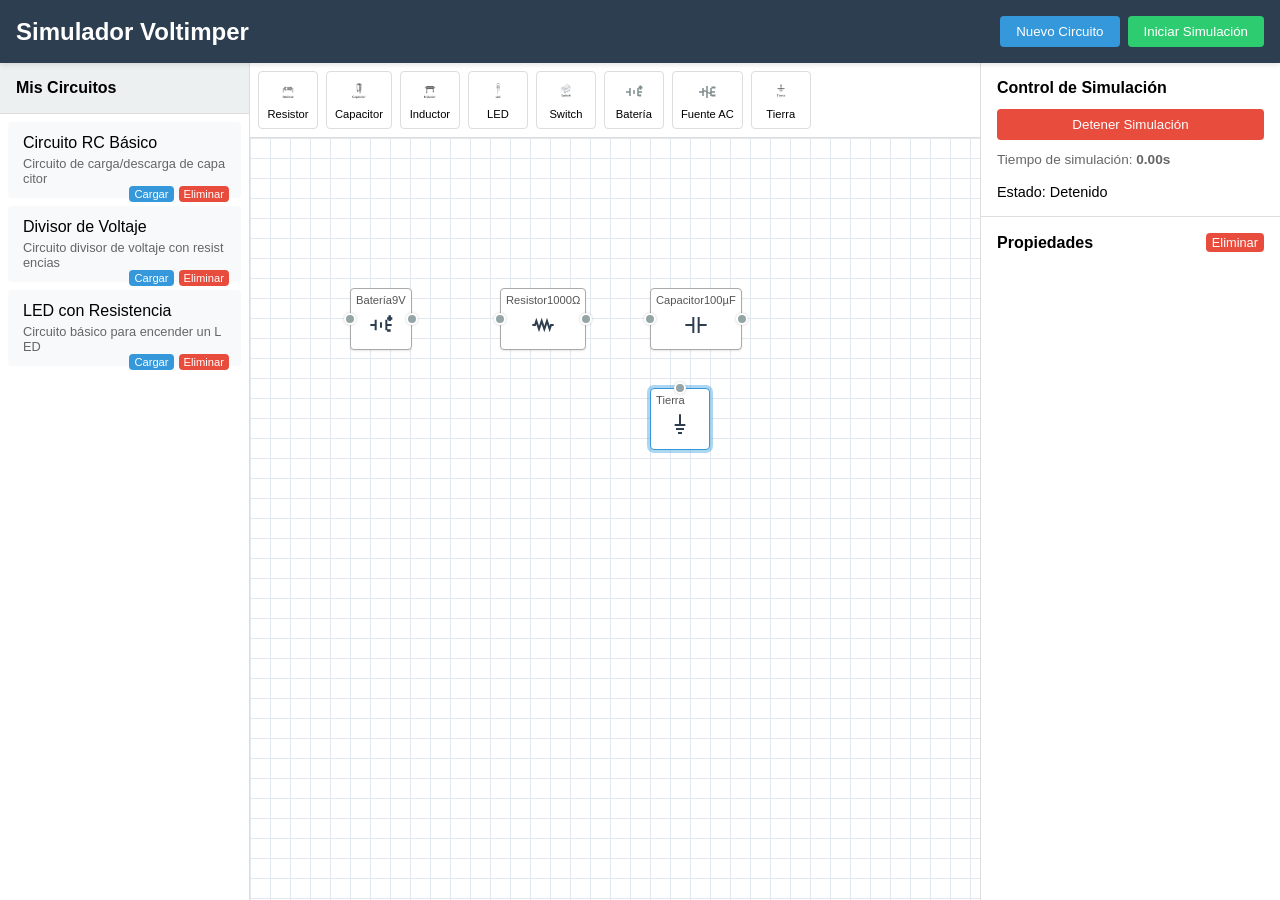
==== index.html @ 4e6854b5 "simulador funcionando con movimiento" ====
<!DOCTYPE html>
<html lang="es">
<head>
    <meta charset="UTF-8">
    <meta name="viewport" content="width=device-width, initial-scale=1.0">
    <title>Simulador voltimper</title>
    <link rel="stylesheet" href="styles.css">
</head>
<body>
    <div class="navbar">
        <h1>Simulador Voltimper</h1>
        <div class="navbar-buttons">
            <button id="newCircuitBtn" class="btn btn-primary">Nuevo Circuito</button>
            <button id="simulateBtn" class="btn btn-success">Iniciar Simulación</button>
        </div>
    </div>

    <div class="main-container">
        <div class="sidebar">
            <div class="sidebar-title">Mis Circuitos</div>
            <div id="circuitsList" class="circuits-list"></div>
        </div>

        <div class="workspace">
            <div class="components-toolbar" id="componentsToolbar">
                <button class="component-btn" data-component="resistor" title="Resistencia">
                    <img src="./images/Resistor.png" alt="Resistor Icono" class="component-icon">
                    <span class="component-label">Resistor</span>
                </button>
                <button class="component-btn" data-component="capacitor" title="Capacitor">
                    <img src="./images/Capacitor.png" alt="Capacitor Icono" class="component-icon">
                    <span class="component-label">Capacitor</span>
                </button>
                <button class="component-btn" data-component="inductor" title="Inductor">
                    <img src="./images/Inductor.png" alt="Inductor Icono" class="component-icon">
                    <span class="component-label">Inductor</span>
                </button>
                <button class="component-btn" data-component="led" title="LED">
                    <img src="./images/Led.png" alt="Led Icono" class="component-icon">
                    <span class="component-label">LED</span>
                </button>
                <button class="component-btn" data-component="switch" title="Interruptor">
                    <img src="./images/Switch.png" alt="Switch Icono" class="component-icon">
                    <span class="component-label">Switch</span>
                </button>
                <button class="component-btn" data-component="battery" title="Fuente de Voltaje DC">
                    <svg class="component-icon" viewBox="0 0 24 24">
                        <path d="M4 12 H 8 M 16 12 H 20 M 8 8 V 16 M 12 10 V 14 M 16 8 V 16"/>
                        <text x="17" y="9" font-size="5" fill="currentColor">+</text>
                        <text x="17" y="17" font-size="5" fill="currentColor">-</text>
                    </svg>
                    <span class="component-label">Batería</span>
                </button>
                <button class="component-btn" data-component="ac_source" title="Fuente de Voltaje AC">
                    <svg class="component-icon" viewBox="0 0 24 24">
                        <path d="M4 12 H 8 M 16 12 H 20 M 8 8 V 16 M 12 6 V 18 M 16 8 V 16"/>
                        <path d="M 8 12 C 10 8 14 16 16 12" stroke-width="1.5" fill="none"/>
                        <text x="17" y="9" font-size="5" fill="currentColor">~</text>
                        <text x="17" y="17" font-size="5" fill="currentColor">~</text>
                    </svg>
                    <span class="component-label">Fuente AC</span>
                </button>
                <button class="component-btn" data-component="ground" title="Tierra">
                    <img src="./images/Tierra.png" alt="Tierra Icono" class="component-icon">
                    <span class="component-label">Tierra</span>
                </button>
            </div>
            <div class="circuit-canvas" id="circuitCanvas">
                <svg id="connections-svg"></svg>
                <div id="circuitStage" class="circuit-stage"></div>
                <div id="tooltip" class="tooltip"></div>
            </div>
        </div>

        <div class="control-panel">
            <div class="panel-section">
                <div class="panel-title">Control de Simulación</div>
                <div class="simulation-controls">
                    <button id="resetSimulationBtn" class="btn btn-danger">Detener Simulación</button>
                    <div class="control-group">
                        <div class="control-label">Tiempo de simulación: <span id="simulationTime">0.00s</span></div>
                    </div>
                    <div id="simulationStatus" style="font-size: 0.9rem; margin-top: 5px;">Estado: Detenido</div>
                </div>
            </div>
            <div class="panel-section component-properties" id="componentPropertiesSection">
                <div class="panel-title" id="componentPropertiesTitle">
                    <span>Propiedades</span>
                    <button id="deleteComponentBtn" class="btn btn-danger" style="display: none;">Eliminar</button>
                </div>
                <div id="componentPropertiesContent">
                    <div class="no-component-selected">Selecciona un componente para ver/editar sus propiedades</div>
                </div>
            </div>
        </div>
    </div>

    <div id="newCircuitModal" class="modal">
        <div class="modal-content">
            <div class="modal-header">
                <div class="modal-title">Nuevo Circuito</div>
                <button class="modal-close" data-close-modal="newCircuitModal">&times;</button>
            </div>
            <div class="modal-body">
                <form id="newCircuitForm" class="new-circuit-form">
                    <div class="form-group">
                        <label class="form-label" for="circuitNameInput">Nombre del Circuito</label>
                        <input type="text" id="circuitNameInput" class="form-input" placeholder="Ej: Circuito RC Básico" required>
                    </div>
                    <div class="form-group">
                        <label class="form-label" for="circuitDescriptionInput">Descripción (opcional)</label>
                        <textarea id="circuitDescriptionInput" class="form-input" rows="3" placeholder="Breve descripción del propósito del circuito..."></textarea>
                    </div>
                    <div class="form-buttons">
                        <button type="button" class="btn btn-danger" data-close-modal="newCircuitModal">Cancelar</button>
                        <button type="submit" class="btn btn-primary">Crear Circuito</button>
                    </div>
                </form>
            </div>
        </div>
    </div>

    <div id="graphModal" class="modal">
        <div class="modal-content">
            <div class="modal-header">
                <div class="modal-title">Análisis del Circuito (Placeholder)</div>
                <button class="modal-close" data-close-modal="graphModal">&times;</button>
            </div>
        </div>
    </div>

    <div class="notification" id="notification">
        <div class="notification-title" id="notificationTitle">Título</div>
        <div class="notification-message" id="notificationMessage">Mensaje</div>
    </div>

    <script src="js/script.js"></script>
</body>
</html>
---- styles.css ----
:root {
    --primary-color: #3498db;
    --secondary-color: #2ecc71;
    --danger-color: #e74c3c;
    --dark-color: #2c3e50;
    --light-color: #ecf0f1;
    --component-color: #7f8c8d;
    --current-color: #f39c12;
    --wire-color: #34495e;
    --terminal-color: #95a5a6;
    --terminal-hover-color: var(--primary-color);
    --terminal-connected-color: var(--secondary-color);
    --ac-source-color: #9b59b6;
    --inductor-color: #16a085;
}

* {
    margin: 0;
    padding: 0;
    box-sizing: border-box;
    font-family: 'Segoe UI', Tahoma, Geneva, Verdana, sans-serif;
}

body {
    display: flex;
    flex-direction: column;
    height: 100vh;
    overflow: hidden;
    background-color: #f5f7fa;
}

.navbar {
    background-color: var(--dark-color);
    color: white;
    padding: 1rem;
    display: flex;
    justify-content: space-between;
    align-items: center;
    box-shadow: 0 2px 5px rgba(0, 0, 0, 0.1);
    z-index: 10;
}

.navbar h1 {
    font-size: 1.5rem;
    margin: 0;
}

.navbar-buttons {
    display: flex;
    gap: 0.5rem;
}

.btn {
    padding: 0.5rem 1rem;
    border: none;
    border-radius: 4px;
    cursor: pointer;
    font-weight: 500;
    transition: all 0.2s;
}

.btn-primary {
    background-color: var(--primary-color);
    color: white;
}

.btn-primary:hover { background-color: #2980b9; }
.btn-success { background-color: var(--secondary-color); color: white; }
.btn-success:hover { background-color: #27ae60; }
.btn-danger { background-color: var(--danger-color); color: white; }
.btn-danger:hover { background-color: #c0392b; }

.main-container {
    display: flex;
    flex: 1;
    overflow: hidden;
}

.sidebar {
    width: 250px;
    background-color: white;
    border-right: 1px solid #ddd;
    display: flex;
    flex-direction: column;
    overflow: hidden;
}

.sidebar-title {
    padding: 1rem;
    font-weight: 600;
    background-color: var(--light-color);
    border-bottom: 1px solid #ddd;
}

.circuits-list {
    flex: 1;
    overflow-y: auto;
    padding: 0.5rem;
}

.circuit-item {
    padding: 0.75rem;
    margin-bottom: 0.5rem;
    background-color: #f8f9fa;
    border-radius: 4px;
    cursor: pointer;
    transition: all 0.2s;
    border-left: 3px solid transparent;
}

.circuit-item:hover {
    background-color: #edf2f7;
}

.circuit-item.active {
    background-color: #e3f2fd;
    border-left: 3px solid var(--primary-color);
}

.circuit-item-name {
    font-weight: 500;
    margin-bottom: 0.25rem;
    word-break: break-all;
}

.circuit-item-info {
    font-size: 0.8rem;
    color: #666;
    word-break: break-all;
}

.circuit-item button {
    float: right;
    margin-left: 5px;
    padding: 2px 5px;
    font-size: 0.7rem;
    cursor: pointer;
}

.workspace {
    flex: 1;
    display: flex;
    flex-direction: column;
    overflow: hidden;
    position: relative;
}

.components-toolbar {
    padding: 0.5rem;
    background-color: white;
    border-bottom: 1px solid #ddd;
    display: flex;
    gap: 0.5rem;
    overflow-x: auto;
}

.component-btn {
    padding: 0.5rem;
    border: 1px solid #ddd;
    border-radius: 4px;
    background-color: white;
    cursor: pointer;
    display: flex;
    flex-direction: column;
    align-items: center;
    gap: 0.25rem;
    min-width: 60px;
    transition: all 0.2s;
}

.component-btn:hover {
    background-color: #f5f7fa;
    border-color: #ccc;
}

.component-btn.active {
    background-color: #e3f2fd;
    border-color: var(--primary-color);
}

.component-icon {
    width: 24px;
    height: 24px;
    stroke: var(--component-color);
    stroke-width: 1.5;
    fill: none;
}

.component-label {
    font-size: 0.7rem;
    text-align: center;
}

.circuit-canvas {
    flex: 1;
    background-color: #ffffff;
    background-image:
        linear-gradient(to right, #e2e8f0 1px, transparent 1px),
        linear-gradient(to bottom, #e2e8f0 1px, transparent 1px);
    background-size: 20px 20px;
    overflow: hidden;
    position: relative;
}

.circuit-stage {
    width: 100%;
    height: 100%;
    position: absolute;
    top: 0;
    left: 0;
    overflow: hidden;
    z-index: 1;
}

#connections-svg {
    width: 100%;
    height: 100%;
    position: absolute;
    top: 0;
    left: 0;
    pointer-events: none;
    z-index: 0;
}

#connections-svg .connection-wire {
    stroke: var(--wire-color);
    stroke-width: 2.5px;
    stroke-linecap: round;
    transition: stroke 0.2s ease-in-out;
}

#connections-svg .connection-wire.active {
    stroke: var(--current-color);
}

#connections-svg .temp-wire {
    stroke: var(--primary-color);
    stroke-width: 2px;
    stroke-dasharray: 5, 5;
}

.component {
    position: absolute;
    background-color: white;
    border: 1px solid #aaa;
    border-radius: 4px;
    padding: 5px;
    min-width: 60px;
    display: flex;
    flex-direction: column;
    align-items: center;
    cursor: move;
    user-select: none;
    box-shadow: 0 1px 2px rgba(0, 0, 0, 0.1);
    z-index: 1;
    transition: box-shadow 0.2s, border-color 0.2s;
}

.component.selected {
    border-color: var(--primary-color);
    box-shadow: 0 0 0 3px rgba(52, 152, 219, 0.4);
}

.component.connecting {
    cursor: crosshair;
}

.component-header {
    display: flex;
    justify-content: space-between;
    width: 100%;
    margin-bottom: 4px;
    font-size: 0.7rem;
    color: #555;
}

.component-name { font-weight: 500; }
.component-value { font-size: 0.7rem; }

.component-visual {
    width: 100%;
    height: 30px;
    display: flex;
    align-items: center;
    justify-content: center;
    margin-bottom: 4px;
}

.component-visual svg {
    width: 32px;
    height: 32px;
    stroke: var(--dark-color);
    stroke-width: 1.5;
    fill: none;
}

.component-terminal {
    position: absolute;
    width: 12px;
    height: 12px;
    background-color: var(--terminal-color);
    border-radius: 50%;
    border: 2px solid white;
    box-shadow: 0 0 3px rgba(0,0,0,0.2);
    z-index: 2;
    cursor: crosshair;
    transition: background-color 0.2s;
}

.component-terminal:hover {
    background-color: var(--terminal-hover-color);
}

.component-terminal.connected {
    /* background-color: var(--terminal-connected-color); */
}

.terminal-left { left: -7px; top: 50%; transform: translateY(-50%); }
.terminal-right { right: -7px; top: 50%; transform: translateY(-50%); }
.terminal-top { top: -7px; left: 50%; transform: translateX(-50%); }
.terminal-bottom { bottom: -7px; left: 50%; transform: translateX(-50%); }

.control-panel {
    width: 300px;
    background-color: white;
    border-left: 1px solid #ddd;
    display: flex;
    flex-direction: column;
    overflow: hidden;
}

.panel-section {
    padding: 1rem;
    border-bottom: 1px solid #ddd;
}

.panel-section:last-child { border-bottom: none; }

.panel-title {
    font-weight: 600;
    margin-bottom: 0.75rem;
    display: flex;
    justify-content: space-between;
    align-items: center;
}

.panel-title button {
    padding: 2px 6px;
    font-size: 0.8rem;
}

.simulation-controls {
    display: flex;
    flex-direction: column;
    gap: 0.75rem;
}

#simulationTime { font-weight: bold; }

.control-group {
    display: flex;
    flex-direction: column;
    gap: 0.25rem;
}

.control-label {
    font-size: 0.85rem;
    color: #666;
}

.slider-container {
    display: flex;
    align-items: center;
    gap: 0.5rem;
}

.slider { flex: 1; }

.slider-value {
    font-size: 0.85rem;
    width: 40px;
    text-align: right;
}

.component-properties {
    flex: 1;
    overflow-y: auto;
}

.no-component-selected {
    color: #666;
    font-style: italic;
    font-size: 0.9rem;
    padding: 1rem;
}

.property-group {
    margin-bottom: 0.75rem;
}

.property-item {
    display: flex;
    align-items: center;
    margin-bottom: 0.5rem;
    gap: 0.5rem;
}

.property-label {
    width: 80px;
    font-size: 0.85rem;
    color: #555;
    text-align: right;
    flex-shrink: 0;
}

.property-input {
    flex: 1;
    padding: 0.35rem 0.5rem;
    border: 1px solid #ccc;
    border-radius: 4px;
    font-size: 0.85rem;
}

.property-input[type="number"] {
    /* Estilos específicos para números si es necesario */
}

.property-unit {
    font-size: 0.85rem;
    color: #777;
}

.modal {
    position: fixed;
    top: 0;
    left: 0;
    right: 0;
    bottom: 0;
    background-color: rgba(0, 0, 0, 0.5);
    display: none;
    justify-content: center;
    align-items: center;
    z-index: 999;
}

.modal.active { display: flex; }

.modal-content {
    background-color: white;
    border-radius: 8px;
    box-shadow: 0 4px 12px rgba(0, 0, 0, 0.2);
    width: 80%;
    max-width: 600px;
    max-height: 90vh;
    overflow-y: auto;
    display: flex;
    flex-direction: column;
}

.modal-header {
    padding: 1rem;
    border-bottom: 1px solid #ddd;
    display: flex;
    justify-content: space-between;
    align-items: center;
}

.modal-title { font-weight: 600; font-size: 1.25rem; }

.modal-close {
    background: none;
    border: none;
    font-size: 1.5rem;
    cursor: pointer;
    color: #666;
}

.modal-close:hover { color: var(--danger-color); }

.modal-body {
    padding: 1.5rem;
    flex: 1;
    overflow-y: auto;
}

.graph-container {
    width: 100%;
    height: 300px;
    margin-bottom: 1.5rem;
    background-color: #f0f0f0;
    display:flex;
    align-items:center;
    justify-content:center;
    color:#888;
    font-style:italic;
}

.formula-container {
    background-color: #f8f9fa;
    padding: 1rem;
    border-radius: 4px;
    margin-top: 1rem;
    font-family: 'Courier New', monospace;
    overflow-x: auto;
}

.tabs {
    display: flex;
    border-bottom: 1px solid #ddd;
    margin-bottom: 1rem;
}

.tab {
    padding: 0.75rem 1rem;
    cursor: pointer;
    border-bottom: 2px solid transparent;
    color: #555;
}

.tab:hover { background-color: #f5f5f5; }

.tab.active {
    border-bottom: 2px solid var(--primary-color);
    color: var(--primary-color);
    font-weight: 500;
}

.tab-content { display: none; }
.tab-content.active { display: block; }

.new-circuit-form {
    display: flex;
    flex-direction: column;
    gap: 1rem;
}

.form-group {
    display: flex;
    flex-direction: column;
    gap: 0.25rem;
}

.form-label {
    font-weight: 500;
    font-size: 0.9rem;
}

.form-input {
    padding: 0.6rem;
    border: 1px solid #ddd;
    border-radius: 4px;
    font-size: 0.95rem;
}

.form-buttons {
    display: flex;
    justify-content: flex-end;
    gap: 0.5rem;
    margin-top: 1rem;
}

.tooltip {
    position: absolute;
    background-color: rgba(0, 0, 0, 0.8);
    color: white;
    padding: 0.25rem 0.5rem;
    border-radius: 4px;
    font-size: 0.8rem;
    z-index: 1000;
    pointer-events: none;
    white-space: nowrap;
    display: none;
}

.notification {
    position: fixed;
    bottom: 20px;
    right: 20px;
    padding: 0.75rem 1rem;
    background-color: white;
    border-left: 4px solid var(--primary-color);
    border-radius: 4px;
    box-shadow: 0 2px 8px rgba(0, 0, 0, 0.15);
    z-index: 999;
    transform: translateX(120%);
    transition: transform 0.3s ease-out;
    min-width: 250px;
}

.notification.show { transform: translateX(0); }
.notification.success { border-left-color: var(--secondary-color); }
.notification.error { border-left-color: var(--danger-color); }
.notification-title { font-weight: 500; margin-bottom: 0.25rem; }
.notification-message { font-size: 0.85rem; color: #666; }

.loading-spinner {
    border: 4px solid rgba(0, 0, 0, 0.1);
    border-radius: 50%;
    border-top: 4px solid var(--primary-color);
    width: 24px;
    height: 24px;
    animation: spin 1s linear infinite;
    margin: 20px auto;
}

@keyframes spin {
    0% { transform: rotate(0deg); }
    100% { transform: rotate(360deg); }
}

.led-visual {
    width: 20px;
    height: 20px;
    border-radius: 50%;
    background-color: #777;
    border: 2px solid #555;
    transition: all 0.3s;
    box-shadow: inset 0 0 5px rgba(0,0,0,0.2);
}

.led-visual.on {
    background-color: #f1c40f;
    border-color: #f39c12;
    box-shadow: 0 0 12px rgba(241, 196, 15, 0.9), inset 0 0 5px rgba(255,255,255,0.3);
}

.switch-visual {
    width: 30px;
    height: 10px;
    background-color: #ccc;
    border: 1px solid #999;
    position: relative;
    border-radius: 2px;
    cursor: pointer;
}

.switch-visual::before {
    content: '';
    position: absolute;
    width: 4px;
    height: 14px;
    background-color: #666;
    top: -3px;
    left: 4px;
    transform-origin: bottom center;
    transform: rotate(-45deg);
    transition: transform 0.2s ease-in-out, left 0.2s ease-in-out;
    border-radius: 1px;
}

.switch-visual.on::before {
    transform: rotate(45deg);
    left: 22px;
}

/* Estilos específicos para la fuente AC */
.ac-source-visual {
    position: relative;
    width: 100%;
    height: 30px;
    margin-bottom: 4px;
}

.ac-source-visual svg {
    width: 32px;
    height: 32px;
    stroke: var(--ac-source-color);
}

.ac-source-waveform {
    width: 100%;
    height: 20px;
    margin-top: 5px;
    background-color: #f8f9fa;
    border: 1px solid #ddd;
    border-radius: 3px;
    overflow: hidden;
    position: relative;
}

.ac-source-waveform::before {
    content: "";
    position: absolute;
    top: 50%;
    left: 0;
    right: 0;
    height: 2px;
    background-color: #ddd;
}

.ac-source-waveform-preview {
    position: absolute;
    top: 0;
    left: 0;
    right: 0;
    bottom: 0;
    background: repeating-linear-gradient(
        to right,
        transparent,
        transparent 19px,
        #f0f0f0 19px,
        #f0f0f0 20px
    );
}

/* Estilos específicos para el inductor */
.inductor-visual {
    width: 100%;
    height: 20px;
    position: relative;
    margin: 5px 0;
}

.inductor-coil {
    position: absolute;
    top: 0;
    left: 0;
    right: 0;
    height: 20px;
    background: 
        radial-gradient(circle at 10px 10px, transparent 5px, var(--inductor-color) 5px, var(--inductor-color) 7px, transparent 7px),
        radial-gradient(circle at 30px 10px, transparent 5px, var(--inductor-color) 5px, var(--inductor-color) 7px, transparent 7px),
        radial-gradient(circle at 50px 10px, transparent 5px, var(--inductor-color) 5px, var(--inductor-color) 7px, transparent 7px);
    background-size: 60px 20px;
}

/* Estilo para componentes durante simulación */
.component.simulating {
    animation: pulse 1.5s infinite;
}

@keyframes pulse {
    0% { box-shadow: 0 0 0 0 rgba(243, 156, 18, 0.4); }
    70% { box-shadow: 0 0 0 10px rgba(243, 156, 18, 0); }
    100% { box-shadow: 0 0 0 0 rgba(243, 156, 18, 0); }
}

/* Estilo para conexiones activas durante simulación */
.connection-wire.active {
    stroke: var(--current-color);
    animation: wirePulse 1s infinite;
}

@keyframes wirePulse {
    0% { stroke-width: 2.5px; }
    50% { stroke-width: 3.5px; }
    100% { stroke-width: 2.5px; }
}
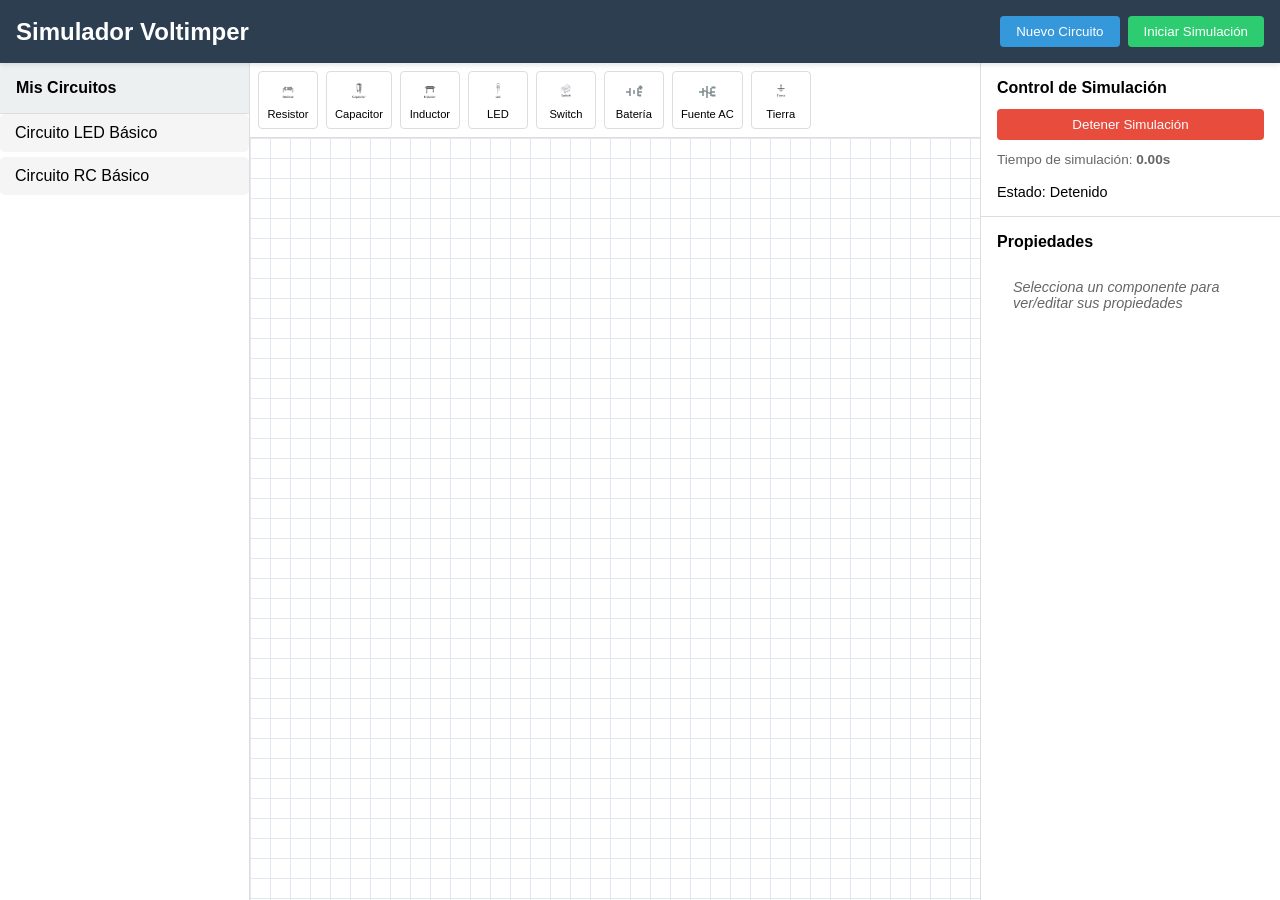
==== commit 522ba96c: "Update index.html" ====
--- a/index.html
+++ b/index.html
@@ -24,23 +24,23 @@
         <div class="workspace">
             <div class="components-toolbar" id="componentsToolbar">
                 <button class="component-btn" data-component="resistor" title="Resistencia">
-                    <img src="./images/Resistor.png" alt="Resistor Icono" class="component-icon">
+                    <img src="../images/Resistor.png" alt="Resistor Icono" class="component-icon">
                     <span class="component-label">Resistor</span>
                 </button>
                 <button class="component-btn" data-component="capacitor" title="Capacitor">
-                    <img src="./images/Capacitor.png" alt="Capacitor Icono" class="component-icon">
+                    <img src="../images/Capacitor.png" alt="Capacitor Icono" class="component-icon">
                     <span class="component-label">Capacitor</span>
                 </button>
                 <button class="component-btn" data-component="inductor" title="Inductor">
-                    <img src="./images/Inductor.png" alt="Inductor Icono" class="component-icon">
+                    <img src="../images/Inductor.png" alt="Inductor Icono" class="component-icon">
                     <span class="component-label">Inductor</span>
                 </button>
                 <button class="component-btn" data-component="led" title="LED">
-                    <img src="./images/Led.png" alt="Led Icono" class="component-icon">
+                    <img src="../images/Led.png" alt="Led Icono" class="component-icon">
                     <span class="component-label">LED</span>
                 </button>
                 <button class="component-btn" data-component="switch" title="Interruptor">
-                    <img src="./images/Switch.png" alt="Switch Icono" class="component-icon">
+                    <img src="../images/Switch.png" alt="Switch Icono" class="component-icon">
                     <span class="component-label">Switch</span>
                 </button>
                 <button class="component-btn" data-component="battery" title="Fuente de Voltaje DC">
@@ -61,7 +61,7 @@
                     <span class="component-label">Fuente AC</span>
                 </button>
                 <button class="component-btn" data-component="ground" title="Tierra">
-                    <img src="./images/Tierra.png" alt="Tierra Icono" class="component-icon">
+                    <img src="../images/Tierra.png" alt="Tierra Icono" class="component-icon">
                     <span class="component-label">Tierra</span>
                 </button>
             </div>
@@ -134,6 +134,12 @@
         <div class="notification-message" id="notificationMessage">Mensaje</div>
     </div>
 
+    <script src="../script.js">
+
+    </script>
+</body>
+</html>
+
     <script src="js/script.js"></script>
 </body>
-</html>+</html>
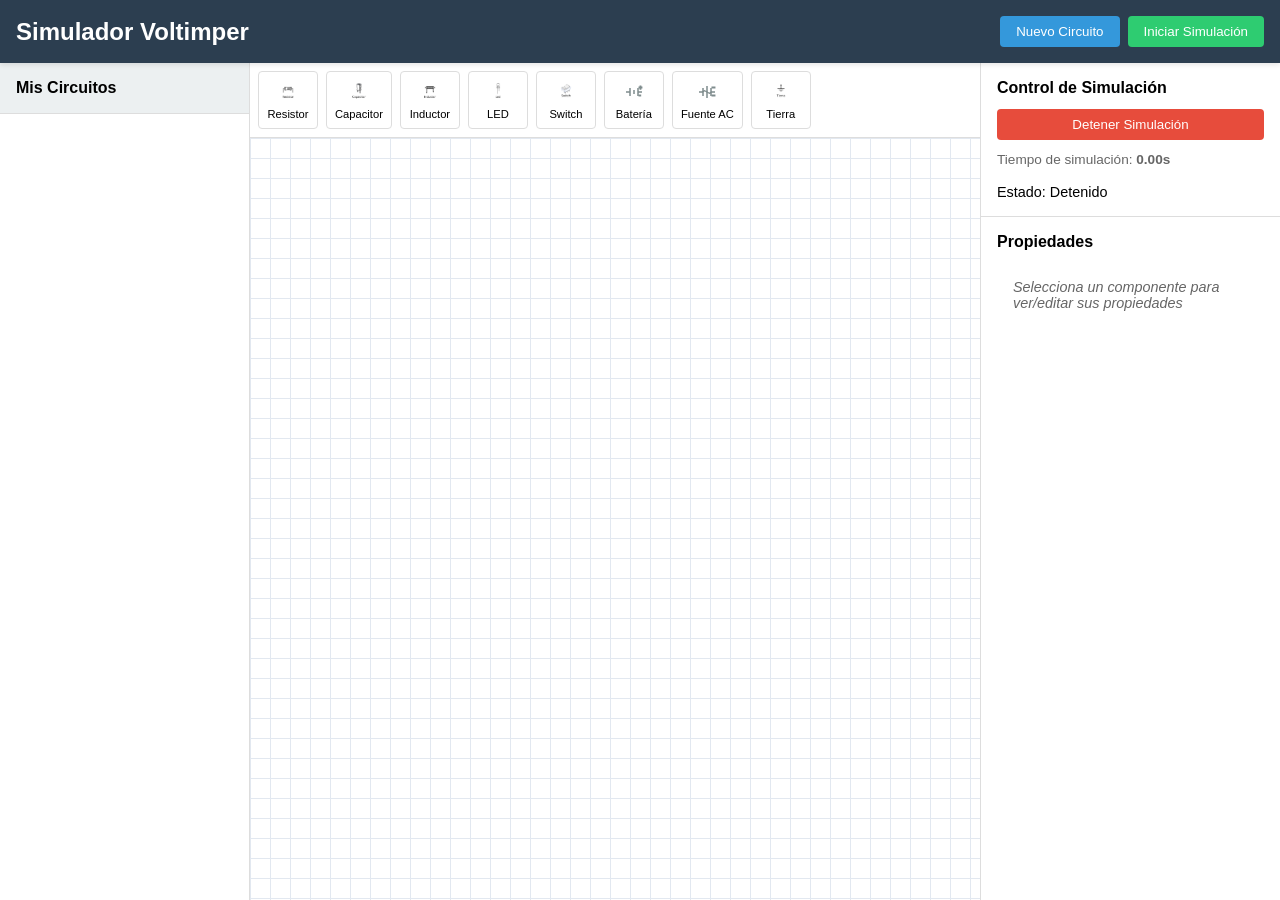
==== commit 83787d00: "Update index.html" ====
--- a/index.html
+++ b/index.html
@@ -139,7 +139,3 @@
     </script>
 </body>
 </html>
-
-    <script src="js/script.js"></script>
-</body>
-</html>
